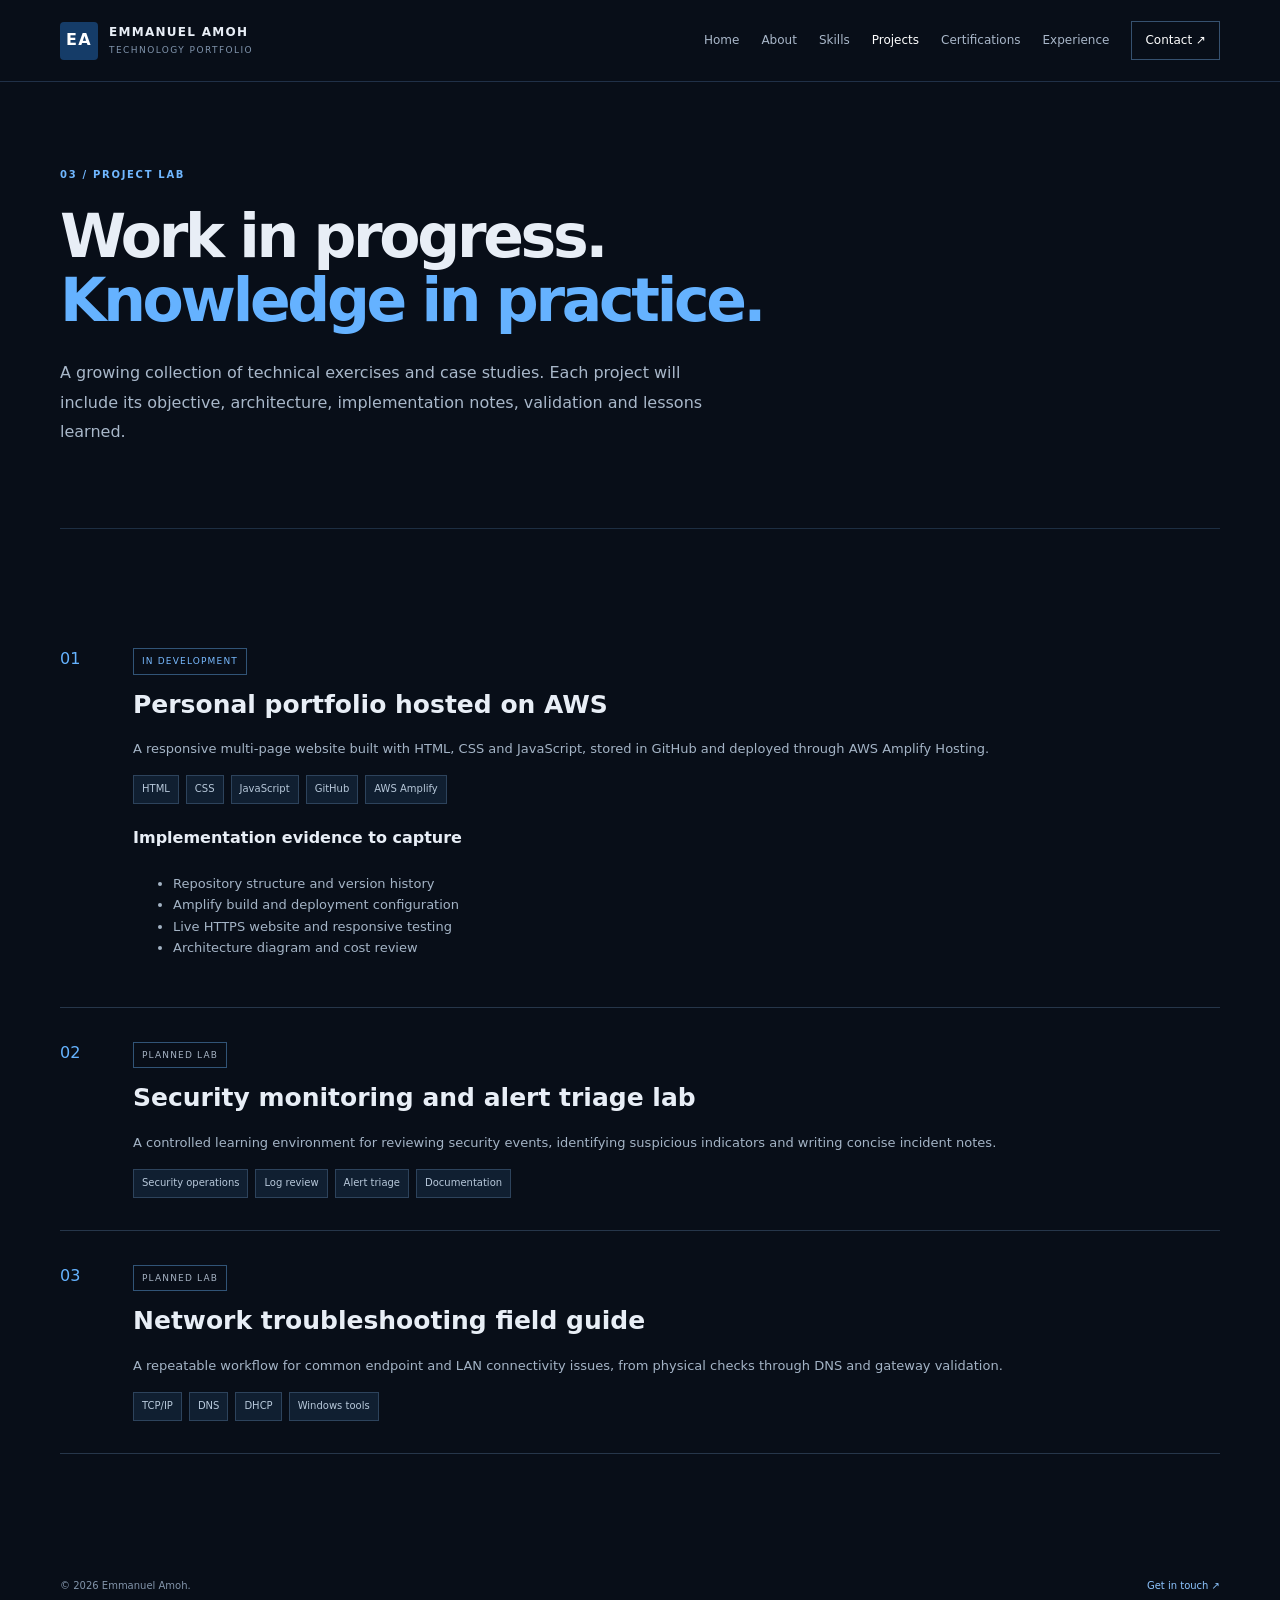
==== projects.html @ 94ad7fb3 "Initial technology portfolio website" ====
<!doctype html><html lang="en"><head><meta charset="utf-8"><meta name="viewport" content="width=device-width,initial-scale=1"><title>Projects | Emmanuel Amoh</title><link rel="stylesheet" href="assets/styles.css"></head><body><header class="site-header"><a class="brand" href="index.html"><span class="brand-mark">EA</span><span><b>EMMANUEL AMOH</b><small>TECHNOLOGY PORTFOLIO</small></span></a><button class="menu-toggle" aria-label="Toggle navigation">☰</button><nav class="nav"><a href="index.html">Home</a><a href="about.html">About</a><a href="skills.html">Skills</a><a class="active" href="projects.html">Projects</a><a href="certifications.html">Certifications</a><a href="experience.html">Experience</a><a class="nav-contact" href="contact.html">Contact ↗</a></nav></header><main><section class="page-hero wrap"><p class="eyebrow">03 / PROJECT LAB</p><h1>Work in progress.<br><em>Knowledge in practice.</em></h1><p class="lead">A growing collection of technical exercises and case studies. Each project will include its objective, architecture, implementation notes, validation and lessons learned.</p></section><section class="section wrap project-list">
<article class="project-detail" id="aws-portfolio"><div class="project-number">01</div><div><span class="project-status">IN DEVELOPMENT</span><h2>Personal portfolio hosted on AWS</h2><p>A responsive multi-page website built with HTML, CSS and JavaScript, stored in GitHub and deployed through AWS Amplify Hosting.</p><div class="tags"><span>HTML</span><span>CSS</span><span>JavaScript</span><span>GitHub</span><span>AWS Amplify</span></div><h4>Implementation evidence to capture</h4><ul><li>Repository structure and version history</li><li>Amplify build and deployment configuration</li><li>Live HTTPS website and responsive testing</li><li>Architecture diagram and cost review</li></ul></div></article>
<article class="project-detail" id="security-lab"><div class="project-number">02</div><div><span class="project-status planned">PLANNED LAB</span><h2>Security monitoring and alert triage lab</h2><p>A controlled learning environment for reviewing security events, identifying suspicious indicators and writing concise incident notes.</p><div class="tags"><span>Security operations</span><span>Log review</span><span>Alert triage</span><span>Documentation</span></div></div></article>
<article class="project-detail" id="network-lab"><div class="project-number">03</div><div><span class="project-status planned">PLANNED LAB</span><h2>Network troubleshooting field guide</h2><p>A repeatable workflow for common endpoint and LAN connectivity issues, from physical checks through DNS and gateway validation.</p><div class="tags"><span>TCP/IP</span><span>DNS</span><span>DHCP</span><span>Windows tools</span></div></div></article></section></main><footer class="footer wrap"><span>© <span data-year></span> Emmanuel Amoh.</span><a href="contact.html">Get in touch ↗</a></footer><script src="assets/script.js"></script></body></html>
---- assets/styles.css ----
:root{--bg:#080e18;--surface:#0e1928;--line:#26394f;--text:#e8eef6;--muted:#9aabc0;--blue:#2585e8;--blue2:#65b2ff;--max:1160px}*{box-sizing:border-box}html{scroll-behavior:smooth}body{margin:0;background:var(--bg);color:var(--text);font-family:Inter,system-ui,-apple-system,"Segoe UI",sans-serif;line-height:1.65}a{color:inherit;text-decoration:none}.wrap{width:min(var(--max),calc(100% - 48px));margin:auto}.site-header{height:82px;padding:0 max(24px,calc((100% - var(--max))/2));display:flex;align-items:center;justify-content:space-between;border-bottom:1px solid #203047;background:#080e18;position:sticky;top:0;z-index:20}.brand{display:flex;align-items:center;gap:11px;letter-spacing:.08em}.brand-mark{width:38px;height:38px;border-radius:4px;background:#153c68;color:white;display:grid;place-items:center;font-weight:800}.brand b,.brand small{display:block}.brand b{font-size:12px}.brand small{font-size:9px;color:#8195ad;letter-spacing:.16em}.nav{display:flex;align-items:center;gap:22px}.nav a{font-size:12px;color:#a9b7c9}.nav a:hover,.nav a.active{color:white}.nav .nav-contact{border:1px solid #36516f;padding:9px 13px;color:white}.menu-toggle{display:none;background:none;color:white;border:0;font-size:22px}.eyebrow{font-size:10px;font-weight:750;letter-spacing:.17em;color:#70b7ff;margin:0 0 20px}.hero{min-height:580px;padding-block:90px;display:grid;grid-template-columns:1.08fr .92fr;gap:65px;align-items:center}.hero h1,.page-hero h1{font-size:clamp(42px,5.2vw,68px);line-height:1.08;letter-spacing:-.055em;margin:0 0 25px;font-weight:680}.hero h1 em,.page-hero h1 em,h2 em{font-style:normal;color:var(--blue2)}.lead{font-size:16px;line-height:1.85;color:#a9b8ca;max-width:650px}.status-dot{display:inline-block;width:7px;height:7px;border-radius:50%;background:#3b9dff;margin-right:8px}.actions{display:flex;gap:12px;margin-top:30px}.button{display:inline-flex;padding:13px 18px;border-radius:3px;font-size:12px;font-weight:700}.primary{background:#1677d2;color:white}.secondary{border:1px solid #40536b}.hero-meta{margin-top:45px;color:#8295ad;font-size:9px;letter-spacing:.13em}.hero-meta span{display:inline-block;width:32px;height:1px;background:#398ddd;margin:0 12px 3px}.hero-panel{background:linear-gradient(145deg,#101e30,#0b1421);border:1px solid #263b53;padding:25px}.panel-top,.panel-bottom{display:flex;justify-content:space-between;color:#7e94ad;font-size:9px;letter-spacing:.15em}.panel-top span{color:#4c9ce9}.focus-row{display:flex;align-items:center;gap:15px;padding:22px 0;border-bottom:1px solid #25364a}.focus-row i{font-style:normal;color:#5daeff;border:1px solid #345678;width:34px;height:34px;display:grid;place-items:center;font-size:11px}.focus-row b,.focus-row small{display:block}.focus-row b{font-size:13px}.focus-row small{font-size:10px;color:#8498b1}.panel-bottom{padding-top:18px}.strip{border-block:1px solid #1e3045;background:#0b1421}.strip-inner{display:flex;justify-content:space-between;gap:15px;flex-wrap:wrap;padding-block:20px;color:#8296ae;font-size:9px;letter-spacing:.13em}.strip-inner b{color:#b2c0d0}.section{padding-block:85px}.section-head{display:flex;align-items:end;justify-content:space-between;margin-bottom:32px}.section-head h2,.content-layout h2,.callout h2{font-size:clamp(30px,3.5vw,43px);letter-spacing:-.045em;line-height:1.15;margin:0}.text-link{font-size:11px;color:#75baff;font-weight:650}.project-grid{display:grid;grid-template-columns:repeat(3,1fr);gap:18px}.project-card,.skill-card,.development-grid article{border:1px solid #23364d;background:#0c1624}.project-art{height:180px;padding:17px;background:#122b48;color:#83bfff;font-size:9px;letter-spacing:.15em}.diagram,.symbol,.network{text-align:center;margin-top:22px;color:#b7d6f5;line-height:1.8;font-size:13px}.symbol{font-size:75px}.card-body{padding:21px}.card-kicker{font-size:9px;letter-spacing:.14em;color:#6e9dc9}.card-body h3{font-size:18px;margin:7px 0}.card-body p:not(.card-kicker){font-size:12px;color:#9aabc0;min-height:58px}.callout{background:#0d1c2e;border-block:1px solid #243b54}.callout-inner{padding-block:50px;display:flex;align-items:center;justify-content:space-between}.callout h2{font-size:36px}.footer{min-height:95px;display:flex;align-items:center;justify-content:space-between;gap:20px;color:#8294aa;font-size:10px}.footer a:last-child{color:#8dc5ff}.page-hero{padding-block:85px 65px;border-bottom:1px solid #1d2e42}.page-hero h1{font-size:clamp(40px,5vw,60px)}.content-layout{display:grid;grid-template-columns:.8fr 1.2fr;gap:80px;padding-block:80px}.prose{color:#aab8c9;font-size:14px;line-height:1.95}.prose p{margin:0 0 20px}.note{padding:14px 16px;border-left:2px solid #368ddd;background:#101e2e;color:#91a7bf;font-size:11px}.muted{background:#0b1421;border-block:1px solid #1c2d41}.value-grid,.development-grid{display:grid;grid-template-columns:repeat(3,1fr);gap:18px;margin-top:30px}.value-grid article{border-top:1px solid #34516e;padding-top:15px}.value-grid span{color:#65b3ff}.value-grid p,.development-grid p,.skill-card p{color:#98aabe;font-size:12px}.skills-grid{display:grid;grid-template-columns:repeat(2,1fr);gap:17px}.skill-card{padding:24px}.skill-card h2{font-size:19px}.tags{display:flex;flex-wrap:wrap;gap:7px;margin-top:16px}.tags span{font-size:10px;color:#b7c8da;border:1px solid #2d435c;padding:5px 8px;background:#101f31}.project-detail{display:grid;grid-template-columns:55px 1fr;gap:18px;padding:32px 0;border-bottom:1px solid #26364a;scroll-margin-top:100px}.project-number{color:#65b3ff}.project-detail h2{font-size:25px;margin:9px 0}.project-detail p,.project-detail li{color:#a4b4c6;font-size:13px}.project-status{display:inline-block;color:#78baff;font-size:9px;letter-spacing:.13em;border:1px solid #315477;padding:5px 8px}.planned{color:#a7b4c4}.credential-list{border-top:1px solid #2a3b50}.credential-list article{display:flex;align-items:center;gap:18px;padding:20px 0;border-bottom:1px solid #26364a}.credential-list article>b{width:42px;height:42px;display:grid;place-items:center;background:#142b45;border:1px solid #345778;color:#8bc5ff}.credential-list h3{font-size:15px;margin:0}.credential-list p{font-size:11px;color:#93a6bb;margin:4px 0}.development-head{margin-top:65px}.development-grid article{padding:22px}.development-grid h3{margin-bottom:5px}.timeline-item{display:grid;grid-template-columns:200px 1fr;gap:40px;padding:32px 0;border-bottom:1px solid #26364a}.timeline-date{font-size:10px;letter-spacing:.12em;color:#79b9f5}.timeline-item h2{font-size:25px;margin:12px 0 0}.timeline-item p{max-width:700px;color:#a2b2c5;font-size:13px}.role-subtitle{color:#7fb8ed!important}.contact-links{display:flex;flex-direction:column}.contact-links>a{padding:18px 0;border-bottom:1px solid #2b3b50}.contact-links>a span{display:block;color:#76baff;font-size:9px;letter-spacing:.15em}.contact-links>a b{font-size:15px}.contact-links .note{margin-top:22px}@media(max-width:900px){.nav{gap:12px}.nav a{font-size:10px}.hero{gap:30px}}@media(max-width:720px){.wrap{width:calc(100% - 36px)}.site-header{height:70px;padding-inline:18px}.menu-toggle{display:block}.nav{display:none;position:absolute;top:69px;left:0;right:0;padding:15px 22px;background:#0b1421;border-bottom:1px solid #2b3d52;flex-direction:column;align-items:stretch;gap:0}.nav.open{display:flex}.nav a{padding:11px 4px;font-size:13px}.nav .nav-contact{margin-top:8px;text-align:center}.hero{padding-block:65px;grid-template-columns:1fr;gap:40px}.hero h1{font-size:46px}.strip-inner{justify-content:flex-start}.section{padding-block:60px}.section-head,.callout-inner{align-items:flex-start;flex-direction:column;gap:20px}.project-grid,.skills-grid,.value-grid,.development-grid{grid-template-columns:1fr}.page-hero{padding-block:60px 50px}.page-hero h1{font-size:42px}.content-layout{grid-template-columns:1fr;gap:25px;padding-block:55px}.footer{padding-block:24px;align-items:flex-start;flex-direction:column}.timeline-item{grid-template-columns:1fr;gap:10px}.project-detail{grid-template-columns:30px 1fr}.credential-list article{align-items:flex-start}.callout h2{font-size:32px}}
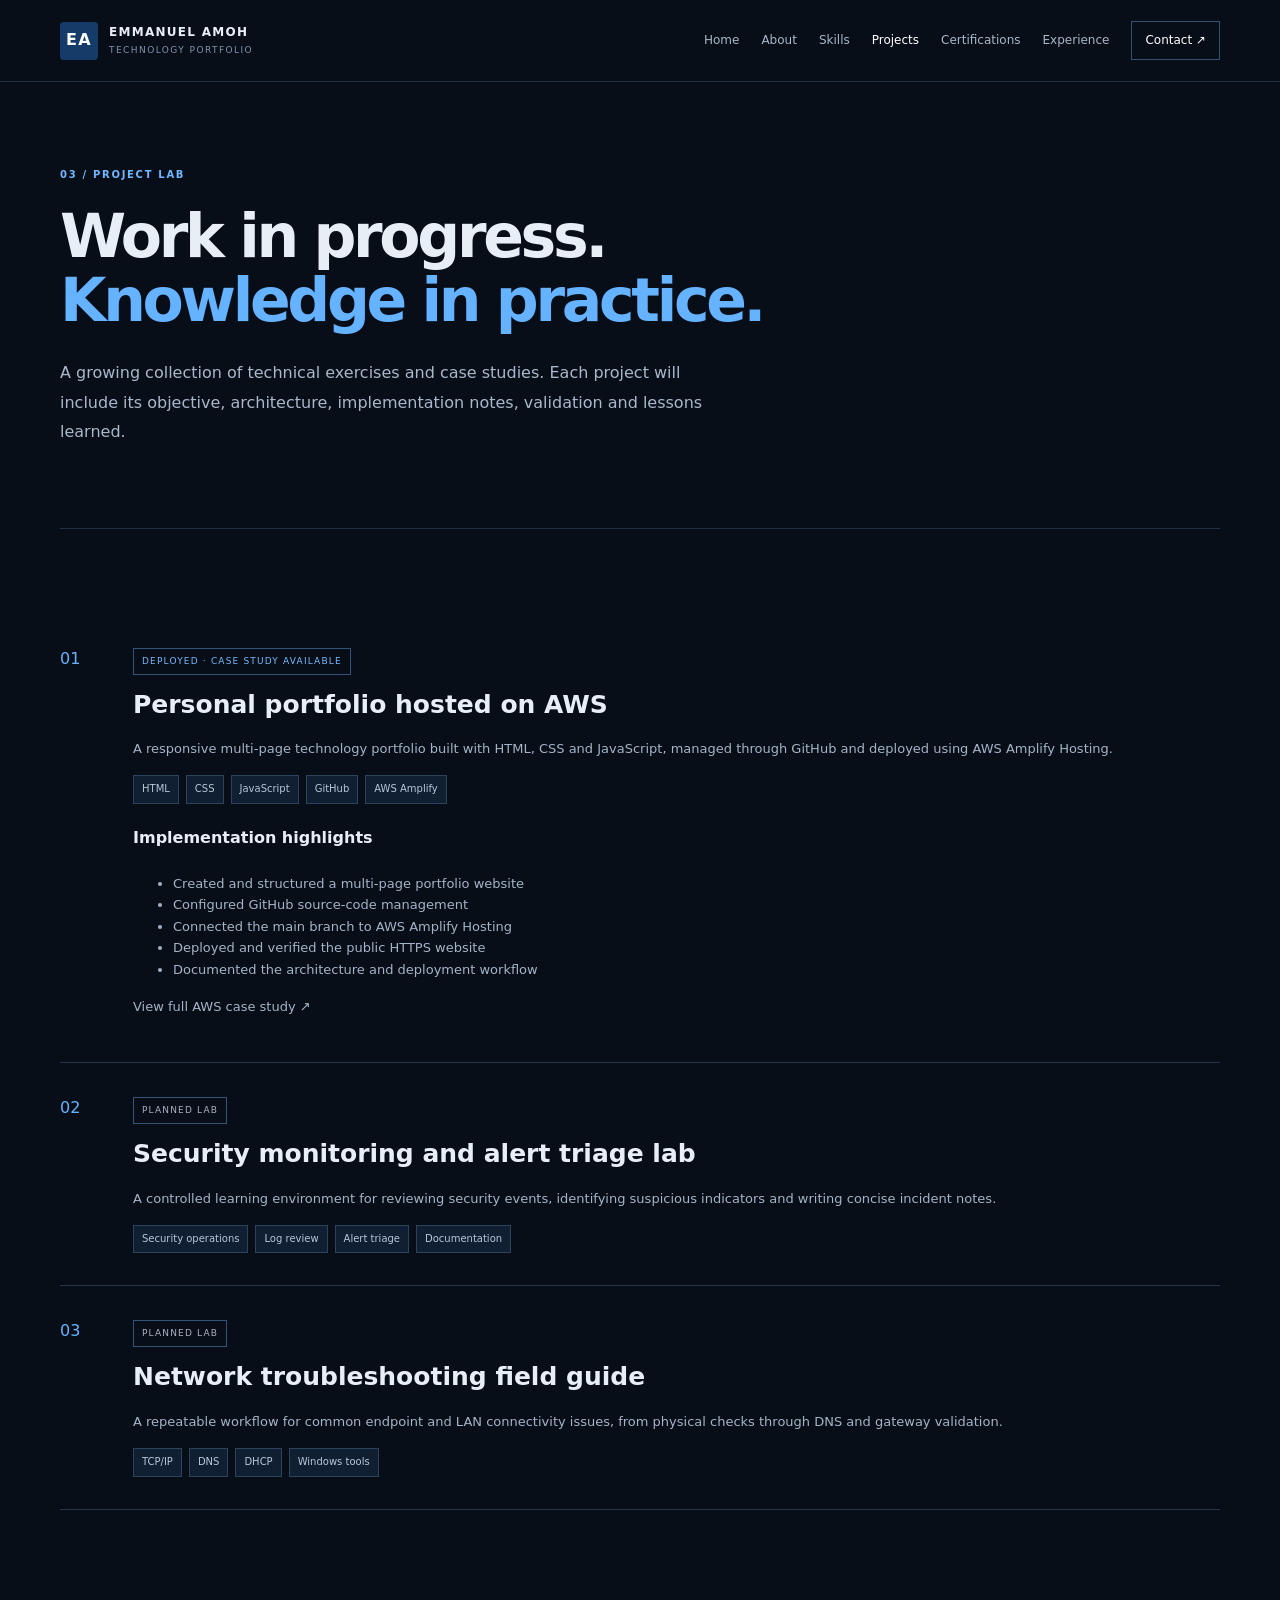
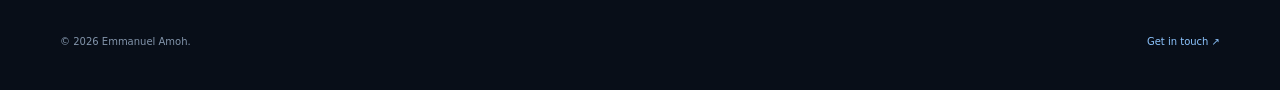
==== commit b26351dc: "Add AWS Amplify portfolio case study" ====
--- a/projects.html
+++ b/projects.html
@@ -1,4 +1,44 @@
 <!doctype html><html lang="en"><head><meta charset="utf-8"><meta name="viewport" content="width=device-width,initial-scale=1"><title>Projects | Emmanuel Amoh</title><link rel="stylesheet" href="assets/styles.css"></head><body><header class="site-header"><a class="brand" href="index.html"><span class="brand-mark">EA</span><span><b>EMMANUEL AMOH</b><small>TECHNOLOGY PORTFOLIO</small></span></a><button class="menu-toggle" aria-label="Toggle navigation">☰</button><nav class="nav"><a href="index.html">Home</a><a href="about.html">About</a><a href="skills.html">Skills</a><a class="active" href="projects.html">Projects</a><a href="certifications.html">Certifications</a><a href="experience.html">Experience</a><a class="nav-contact" href="contact.html">Contact ↗</a></nav></header><main><section class="page-hero wrap"><p class="eyebrow">03 / PROJECT LAB</p><h1>Work in progress.<br><em>Knowledge in practice.</em></h1><p class="lead">A growing collection of technical exercises and case studies. Each project will include its objective, architecture, implementation notes, validation and lessons learned.</p></section><section class="section wrap project-list">
-<article class="project-detail" id="aws-portfolio"><div class="project-number">01</div><div><span class="project-status">IN DEVELOPMENT</span><h2>Personal portfolio hosted on AWS</h2><p>A responsive multi-page website built with HTML, CSS and JavaScript, stored in GitHub and deployed through AWS Amplify Hosting.</p><div class="tags"><span>HTML</span><span>CSS</span><span>JavaScript</span><span>GitHub</span><span>AWS Amplify</span></div><h4>Implementation evidence to capture</h4><ul><li>Repository structure and version history</li><li>Amplify build and deployment configuration</li><li>Live HTTPS website and responsive testing</li><li>Architecture diagram and cost review</li></ul></div></article>
+
+<article class="project-detail" id="aws-portfolio">
+  <div class="project-number">01</div>
+
+  <div>
+    <span class="project-status">DEPLOYED · CASE STUDY AVAILABLE</span>
+
+    <h2>Personal portfolio hosted on AWS</h2>
+
+    <p>
+      A responsive multi-page technology portfolio built with HTML,
+      CSS and JavaScript, managed through GitHub and deployed using
+      AWS Amplify Hosting.
+    </p>
+
+    <div class="tags">
+      <span>HTML</span>
+      <span>CSS</span>
+      <span>JavaScript</span>
+      <span>GitHub</span>
+      <span>AWS Amplify</span>
+    </div>
+
+    <h4>Implementation highlights</h4>
+
+    <ul>
+      <li>Created and structured a multi-page portfolio website</li>
+      <li>Configured GitHub source-code management</li>
+      <li>Connected the main branch to AWS Amplify Hosting</li>
+      <li>Deployed and verified the public HTTPS website</li>
+      <li>Documented the architecture and deployment workflow</li>
+    </ul>
+
+    <p>
+      <a href="case-studies/aws-amplify-portfolio/index.html">
+        View full AWS case study ↗
+      </a>
+    </p>
+  </div>
+</article>
+
 <article class="project-detail" id="security-lab"><div class="project-number">02</div><div><span class="project-status planned">PLANNED LAB</span><h2>Security monitoring and alert triage lab</h2><p>A controlled learning environment for reviewing security events, identifying suspicious indicators and writing concise incident notes.</p><div class="tags"><span>Security operations</span><span>Log review</span><span>Alert triage</span><span>Documentation</span></div></div></article>
 <article class="project-detail" id="network-lab"><div class="project-number">03</div><div><span class="project-status planned">PLANNED LAB</span><h2>Network troubleshooting field guide</h2><p>A repeatable workflow for common endpoint and LAN connectivity issues, from physical checks through DNS and gateway validation.</p><div class="tags"><span>TCP/IP</span><span>DNS</span><span>DHCP</span><span>Windows tools</span></div></div></article></section></main><footer class="footer wrap"><span>© <span data-year></span> Emmanuel Amoh.</span><a href="contact.html">Get in touch ↗</a></footer><script src="assets/script.js"></script></body></html>
